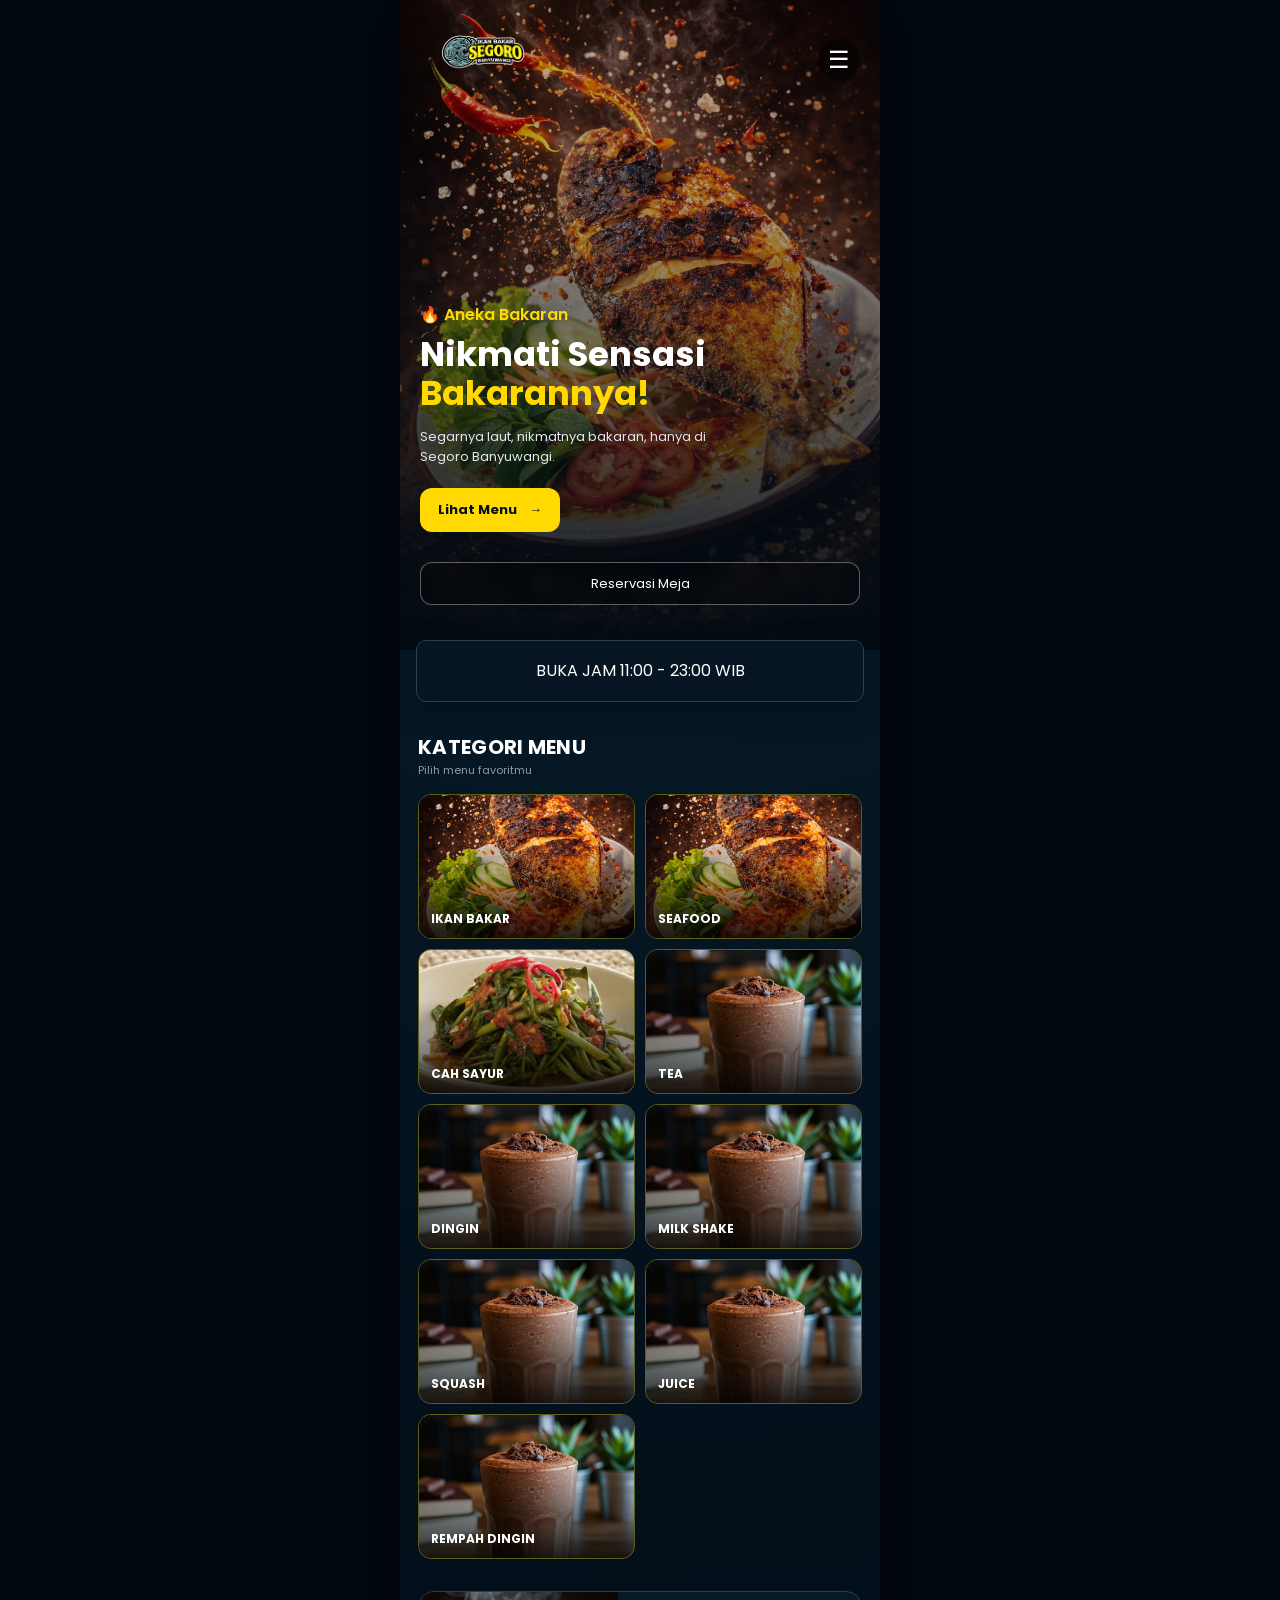
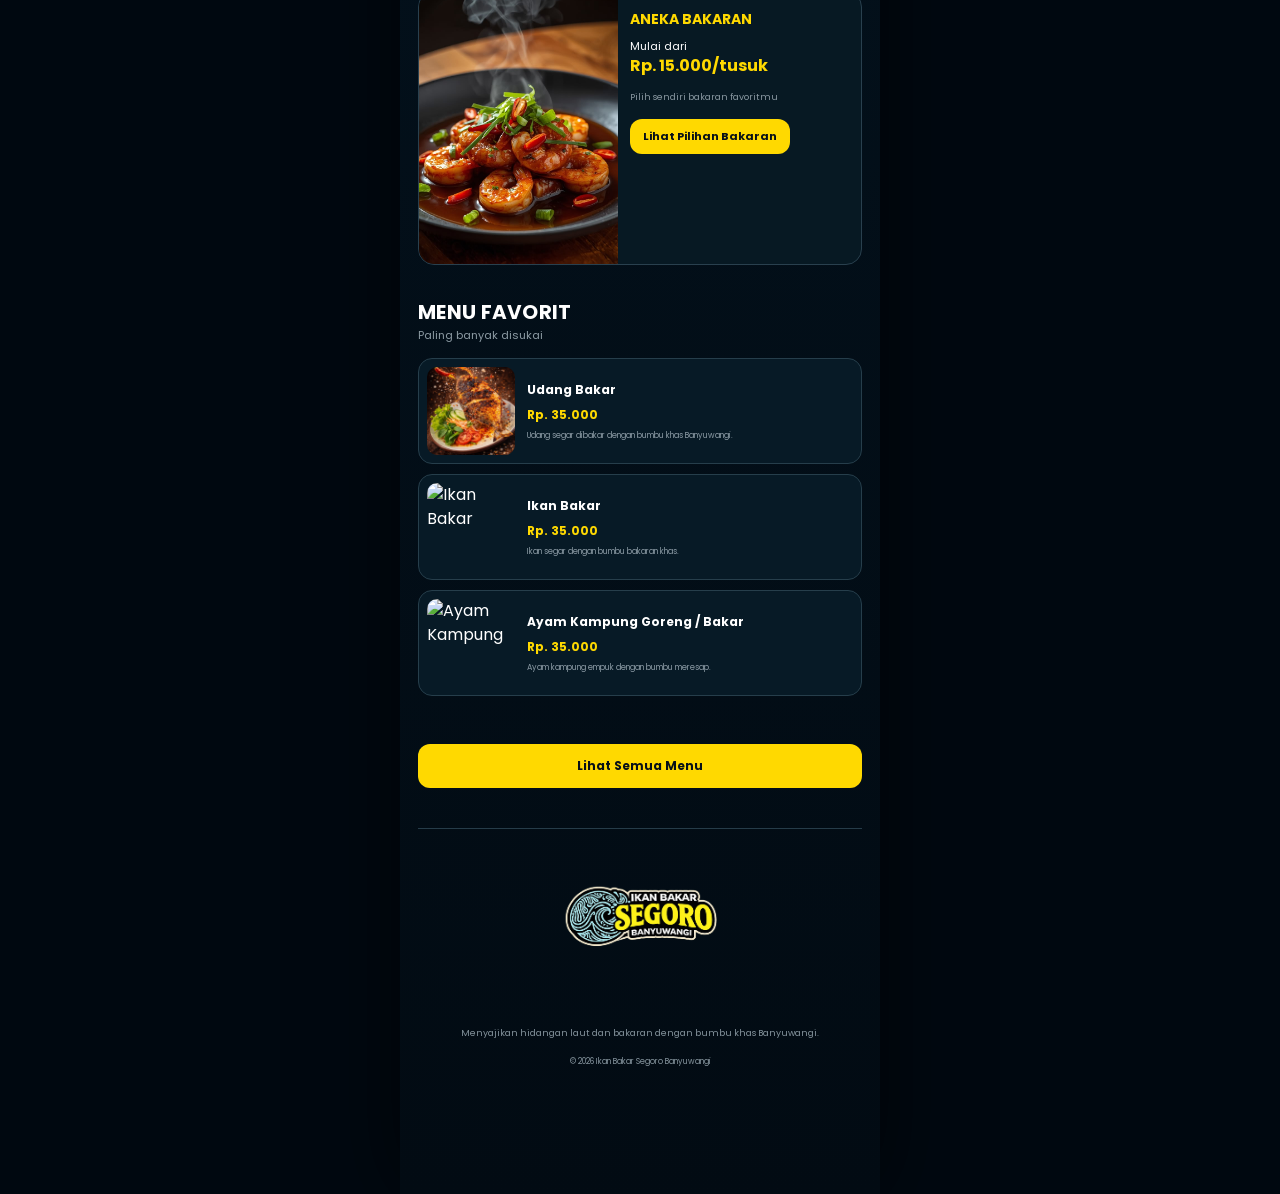
==== index.html @ 6b54ef8c "first commit" ====
<!DOCTYPE html>
<html lang="id">
<head>
    <meta charset="UTF-8">

    <!-- Supaya website mengikuti ukuran layar HP -->
    <meta name="viewport" content="width=device-width, initial-scale=1.0">

    <title>Ikan Bakar Segoro Banyuwangi</title>

    <!-- Google Font -->
    <link rel="preconnect" href="https://fonts.googleapis.com">
    <link rel="preconnect" href="https://fonts.gstatic.com" crossorigin>
    <link
        href="https://fonts.googleapis.com/css2?family=Poppins:wght@400;500;600;700&display=swap"
        rel="stylesheet"
    >

    <!-- CSS -->
    <link rel="stylesheet" href="css/beramda.css">
</head>

<body>

    <div class="mobile-container">

        <!-- ================= HEADER ================= -->
        <header class="header">

            <div class="logo">
                <img src="assets/logosegro.png" alt="Segoro Banyuwangi">
            </div>

            <button class="menu-button">
                ☰
            </button>

        </header>


        <!-- ================= HERO ================= -->
        <section class="hero">

            <img
                src="assets/heroikan.jpe"
                alt="Ikan Bakar Segoro"
                class="hero-image"
            >

            <div class="hero-overlay"></div>

            <div class="hero-content">

                <span class="hero-small">
                    🔥 Aneka Bakaran
                </span>

                <h1>
                    Nikmati Sensasi<br>
                    <span>Bakarannya!</span>
                </h1>

                <p>
                    Segarnya laut, nikmatnya bakaran,
                    hanya di Segoro Banyuwangi.
                </p>

                <a href="#kategori" class="btn-primary">
                    Lihat Menu
                    <span>→</span>
                </a>

                <a href="#" class="btn-secondary">
                    Reservasi Meja
                </a>

            </div>

        </section>


        <!-- ================= QUICK FEATURE ================= -->
        <section class="time">

            <div class="jambuka">
                <p>BUKA JAM 11:00 - 23:00 WIB</p>
            </div>

        </section>


        <!-- ================= KATEGORI ================= -->
        <section class="section" id="kategori">

            <div class="section-heading">

                <div>
                    <h2>Kategori Menu</h2>
                    <p>Pilih menu favoritmu</p>
                </div>

            </div>


            <div class="category-grid">
                <a href="#" class="category-card">
                    <img
                        src="assets/heroikan.jpe"
                        alt="Ikan Bakar"
                    >
                    <div class="category-overlay"></div>
                    <h3>Ikan Bakar</h3>
                </a>


                <a href="#" class="category-card">
                    <img
                        src="assets/heroikan.jpe"
                        alt="Seafood"
                    >
                    <div class="category-overlay"></div>
                    <h3>Seafood</h3>
                </a>


                <a href="#" class="category-card">
                    <img
                        src="assets/kangkung.jpe"
                        alt="Menu Ndeso"
                    >
                    <div class="category-overlay"></div>
                    <h3>Cah Sayur</h3>
                </a>


                <a href="#" class="category-card">
                    <img
                        src="assets/minuman.jpe"
                        alt="Minuman"
                    >
                    <div class="category-overlay"></div>
                    <h3>Tea</h3>
                </a>
                <a href="#" class="category-card">
                    <img
                        src="assets/minuman.jpe"
                        alt="Minuman"
                    >
                    <div class="category-overlay"></div>
                    <h3>Dingin</h3>
                </a>
                <a href="#" class="category-card">
                    <img
                        src="assets/minuman.jpe"
                        alt="Minuman"
                    >
                    <div class="category-overlay"></div>
                    <h3>Milk Shake</h3>
                </a>
                <a href="#" class="category-card">
                    <img
                        src="assets/minuman.jpe"
                        alt="Minuman"
                    >
                    <div class="category-overlay"></div>
                    <h3>Squash</h3>
                </a>
                <a href="#" class="category-card">
                    <img
                        src="assets/minuman.jpe"
                        alt="Minuman"
                    >
                    <div class="category-overlay"></div>
                    <h3>Juice</h3>
                </a>
                <a href="#" class="category-card">
                    <img
                        src="assets/minuman.jpe"
                        alt="Minuman"
                    >
                    <div class="category-overlay"></div>
                    <h3>Rempah Dingin</h3>
                </a>
            </div>

        </section>


        <!-- ================= ANEKA BAKARAN ================= -->
        <section class="section">

            <div class="promo-card">

                <div class="promo-image">

                    <img
                        src="assets/udang.jpe"
                        alt="Aneka Bakaran"
                    >

                </div>

                <div class="promo-content">

                    <span>Aneka Bakaran</span>

                    <p>
                        Mulai dari
                        <strong>Rp. 15.000/tusuk</strong>
                    </p>

                    <small>
                        Pilih sendiri bakaran favoritmu
                    </small>

                    <a href="#" class="btn-primary small">
                        Lihat Pilihan Bakaran
                    </a>

                </div>

            </div>

        </section>


        <!-- ================= MENU FAVORIT ================= -->
        <section class="section">

            <div class="section-heading">

                <div>
                    <h2>Menu Favorit</h2>
                    <p>Paling banyak disukai</p>
                </div>

            </div>


            <div class="favorite-list">

                <!-- ITEM 1 -->
                <article class="food-card">

                    <img
                        src="assets/heroikan.jpe"
                        alt="Udang Bakar"
                    >

                    <div class="food-info">

                        <h3>Udang Bakar</h3>

                        <strong>
                            Rp. 35.000
                        </strong>

                        <p>
                            Udang segar dibakar
                            dengan bumbu khas Banyuwangi.
                        </p>

                    </div>

                    <!-- <button class="add-button">
                        +
                    </button> -->

                </article>


                <!-- ITEM 2 -->
                <article class="food-card">

                    <img
                        src="assets/hero-ikan.jpg"
                        alt="Ikan Bakar"
                    >

                    <div class="food-info">

                        <h3>Ikan Bakar</h3>

                        <strong>
                            Rp. 35.000
                        </strong>

                        <p>
                            Ikan segar dengan
                            bumbu bakaran khas.
                        </p>

                    </div>

                    <!-- <button class="add-button">
                        +
                    </button> -->

                </article>


                <!-- ITEM 3 -->
                <article class="food-card">

                    <img
                        src="assets/menu-ndeso.jpg"
                        alt="Ayam Kampung"
                    >

                    <div class="food-info">
                        <h3>Ayam Kampung Goreng / Bakar</h3>
                        <strong>
                            Rp. 35.000
                        </strong>
                        <p>
                            Ayam kampung empuk
                            dengan bumbu meresap.
                        </p>
                    </div>

                    <!-- <button class="add-button">
                        +
                    </button> -->

                </article>

            </div>
            <a href="menu.html" class="btn-full">
                Lihat Semua Menu
            </a>
        </section>


        <!-- ================= FOOTER ================= -->
        <footer class="footer">

            <img
                src="assets/logosegro.png"
                alt="Segoro Banyuwangi"
            >

            <p>
                Menyajikan hidangan laut dan bakaran
                dengan bumbu khas Banyuwangi.
            </p>

            <p class="copyright">
                © 2026 Ikan Bakar Segoro Banyuwangi
            </p>

        </footer>


        <!-- ================= BOTTOM NAV ================= -->
        <!-- <nav class="bottom-nav">

            <a href="#" class="nav-item active">
                <span>⌂</span>
                <small>Beranda</small>
            </a>

            <a href="#" class="nav-item">
                <span>▦</span>
                <small>Menu</small>
            </a>

            <a href="#" class="nav-item">
                <span>🛒</span>
                <small>Keranjang</small>
            </a>

            <a href="#" class="nav-item">
                <span>♙</span>
                <small>Profil</small>
            </a>

        </nav> -->

    </div>
</body>
</html>
---- css/beramda.css ----
/* ========================================
   RESET
======================================== */

* {
    margin: 0;
    padding: 0;
    box-sizing: border-box;
}

html {
    scroll-behavior: smooth;
}

body {
    font-family: "Poppins", sans-serif;

    background: #020b13;

    color: #ffffff;

    line-height: 1.5;
}

a {
    text-decoration: none;
    color: inherit;
}

button {
    font-family: inherit;
}


/* ========================================
   MOBILE CONTAINER
======================================== */

.mobile-container {
    width: 100%;
    max-width: 480px;

    min-height: 100vh;

    margin: auto;

    background:
        radial-gradient(
            circle at top,
            #092031 0%,
            #03111c 45%,
            #020b13 100%
        );

    overflow: hidden;

    padding-bottom: 80px;
}


/* ========================================
   HEADER
======================================== */

.header {
    position: absolute;

    top: 0;
    left: 50%;

    transform: translateX(-50%);

    width: 100%;
    max-width: 480px;

    z-index: 20;

    display: flex;

    align-items: center;
    justify-content: space-between;

    padding: 18px 20px;
}

.logo img {
    width: 125px;

    display: block;
}

.menu-button {
    width: 42px;
    height: 42px;

    border: none;

    border-radius: 50%;

    background: rgba(0, 0, 0, 0.45);

    color: white;

    font-size: 24px;

    cursor: pointer;

    backdrop-filter: blur(8px);
}


/* ========================================
   HERO
======================================== */

.hero {
    position: relative;

    height: 650px;

    overflow: hidden;
}

.hero-image {
    position: absolute;

    width: 100%;
    height: 100%;

    object-fit: cover;

    object-position: center;
}

.hero-overlay {
    position: absolute;

    inset: 0;

    background:
        linear-gradient(
            to bottom,
            rgba(0, 0, 0, 0.25),
            rgba(2, 11, 19, 0.35) 35%,
            #020b13 100%
        );
}

.hero-content {
    position: absolute;

    left: 20px;
    right: 20px;
    bottom: 45px;

    z-index: 2;
}

.hero-small {
    display: block;

    margin-bottom: 8px;

    color: #ffd900;

    font-size: 16px;

    font-weight: 600;
}

.hero h1 {
    font-size: 34px;

    line-height: 1.15;

    font-weight: 700;

    margin-bottom: 14px;
}

.hero h1 span {
    color: #ffd900;
}

.hero p {
    max-width: 330px;

    color: #e2e7eb;

    font-size: 13px;

    margin-bottom: 22px;
}


/* ========================================
   BUTTON
======================================== */

.btn-primary {
    display: flex;

    align-items: center;
    justify-content: center;
    gap: 12px;

    width: fit-content;

    padding: 12px 18px;

    border-radius: 12px;

    background: #ffd900;

    color: #071018;

    font-size: 13px;

    font-weight: 700;

    transition: 0.2s;
}

.btn-primary:hover {
    transform: translateY(-2px);
}

.btn-secondary {
    display: flex;

    align-items: center;
    justify-content: center;

    width: 100%;

    margin-top: 10px;

    padding: 11px;
    margin-top: 30px;

    border-radius: 12px;

    border: 1px solid rgba(255, 255, 255, 0.35);

    background: rgba(0, 0, 0, 0.25);

    color: white;

    font-size: 13px;

    backdrop-filter: blur(6px);
}

.btn-primary.small {
    margin-top: 12px;

    padding: 9px 13px;

    font-size: 11px;
}


/* ========================================
   FEATURES
======================================== */

.time {

    margin: -10px 16px 30px;

    padding: 18px 8px;

    position: relative;

    background: #061521;

    border: 1px solid #29404e;

    border-radius: 10px;

    box-shadow:
        0 10px 30px rgba(0, 0, 0, 0.3);
}

/* .feature-item {
    display: flex;

    flex-direction: column;

    align-items: center;

    gap: 7px;

    text-align: center;

    color: #cbd4d9;

    font-size: 9px;
} */

.jambuka{
    display: flex;
    justify-content: center;

}
.feature-icon {
    width: 34px;
    height: 34px;

    display: flex;

    align-items: center;
    justify-content: center;

    border-radius: 50%;

    color: #ffd900;

    font-size: 18px;
}


/* ========================================
   SECTION
======================================== */

.section {
    padding: 0 18px;

    margin-bottom: 32px;
}

.section-heading {
    margin-bottom: 15px;
}

.section-heading h2 {
    font-size: 20px;

    text-transform: uppercase;

    letter-spacing: 0.3px;
}

.section-heading p {
    color: #8c9aa3;

    font-size: 11px;
}


/* ========================================
   CATEGORY
======================================== */

.category-grid {
    display: grid;

    grid-template-columns: repeat(2, 1fr);

    gap: 10px;
}

.category-card {
    position: relative;

    height: 145px;

    overflow: hidden;

    border-radius: 13px;

    border: 1px solid #5b5d19;
}

.category-card img {
    width: 100%;
    height: 100%;

    object-fit: cover;

    transition: 0.3s;
}

.category-card:hover img {
    transform: scale(1.05);
}

.category-overlay {
    position: absolute;

    inset: 0;

    background:
        linear-gradient(
            transparent 35%,
            rgba(0, 0, 0, 0.85)
        );
}

.category-card h3 {
    position: absolute;

    left: 12px;
    bottom: 10px;

    font-size: 12px;

    text-transform: uppercase;
}


/* ========================================
   PROMO
======================================== */

.promo-card {
    display: flex;

    overflow: hidden;

    min-height: 175px;

    border-radius: 16px;

    border: 1px solid #29404e;

    background: #071923;
}

.promo-image {
    width: 45%;

    flex-shrink: 0;
}

.promo-image img {
    width: 100%;
    height: 100%;

    object-fit: cover;
}

.promo-content {
    padding: 17px 12px;
}

.promo-content span {
    display: block;

    color: #ffd900;

    font-size: 14px;

    font-weight: 700;

    text-transform: uppercase;

    margin-bottom: 8px;
}

.promo-content p {
    font-size: 11px;

    margin-bottom: 5px;
}

.promo-content strong {
    display: block;

    color: #ffd900;

    font-size: 16px;
}

.promo-content small {
    color: #8998a1;

    font-size: 9px;
}


/* ========================================
   FAVORITE FOOD
======================================== */

.favorite-list {
    display: flex;

    flex-direction: column;

    gap: 10px;
}

.food-card {
    position: relative;

    display: flex;

    align-items: center;

    gap: 12px;

    padding: 8px;

    min-height: 105px;

    border: 1px solid #263e4b;

    border-radius: 14px;

    background: #071a26;
}

.food-card > img {
    width: 88px;
    height: 88px;

    flex-shrink: 0;

    object-fit: cover;

    border-radius: 10px;
}

.food-info {
    padding-right: 30px;
}

.food-info h3 {
    font-size: 12px;

    margin-bottom: 3px;
}

.food-info strong {
    color: #ffd900;

    font-size: 12px;
}

.food-info p {
    margin-top: 4px;

    color: #8b9aa4;

    font-size: 8px;

    line-height: 1.4;
}

.add-button {
    position: absolute;

    right: 10px;
    bottom: 10px;

    width: 28px;
    height: 28px;

    border: none;

    border-radius: 50%;

    background: #ffd900;

    color: #071018;

    font-size: 20px;

    font-weight: 700;

    cursor: pointer;
}


/* ========================================
   FULL BUTTON
======================================== */

.btn-full {
    display: flex;

    align-items: center;
    justify-content: center;

    width: 100%;

    margin-top: 48px;

    padding: 13px;

    border-radius: 12px;

    background: #ffd900;

    color: #071018;

    font-size: 12px;

    font-weight: 700;
}


/* ========================================
   FOOTER
======================================== */

.footer {
    margin: 40px 18px 20px;

    padding: 25px 20px;

    text-align: center;

    border-top: 1px solid #263c49;
}

.footer img {
    width: 230px;

    margin-bottom: 12px;
}

.footer p {
    color: #84939c;

    font-size: 9px;

    line-height: 1.6;
}

.footer .copyright {
    margin-top: 15px;

    font-size: 8px;
}


/* ========================================
   BOTTOM NAVIGATION
======================================== */

.bottom-nav {
    position: fixed;

    left: 50%;
    bottom: 0;

    transform: translateX(-50%);

    width: 100%;
    max-width: 480px;

    height: 68px;

    display: grid;

    grid-template-columns: repeat(4, 1fr);

    align-items: center;

    z-index: 50;

    background: rgba(3, 15, 24, 0.95);

    border-top: 1px solid #29404e;

    backdrop-filter: blur(12px);
}

.nav-item {
    display: flex;

    flex-direction: column;

    align-items: center;

    gap: 3px;

    color: #72828c;

    font-size: 18px;
}

.nav-item small {
    font-size: 8px;
}

.nav-item.active {
    color: #ffd900;
}


/* ========================================
   DESKTOP
======================================== */

@media (min-width: 700px) {

    body {
        background: #000810;
    }

    .mobile-container {
        box-shadow:
            0 0 80px rgba(0, 0, 0, 0.6);
    }

}
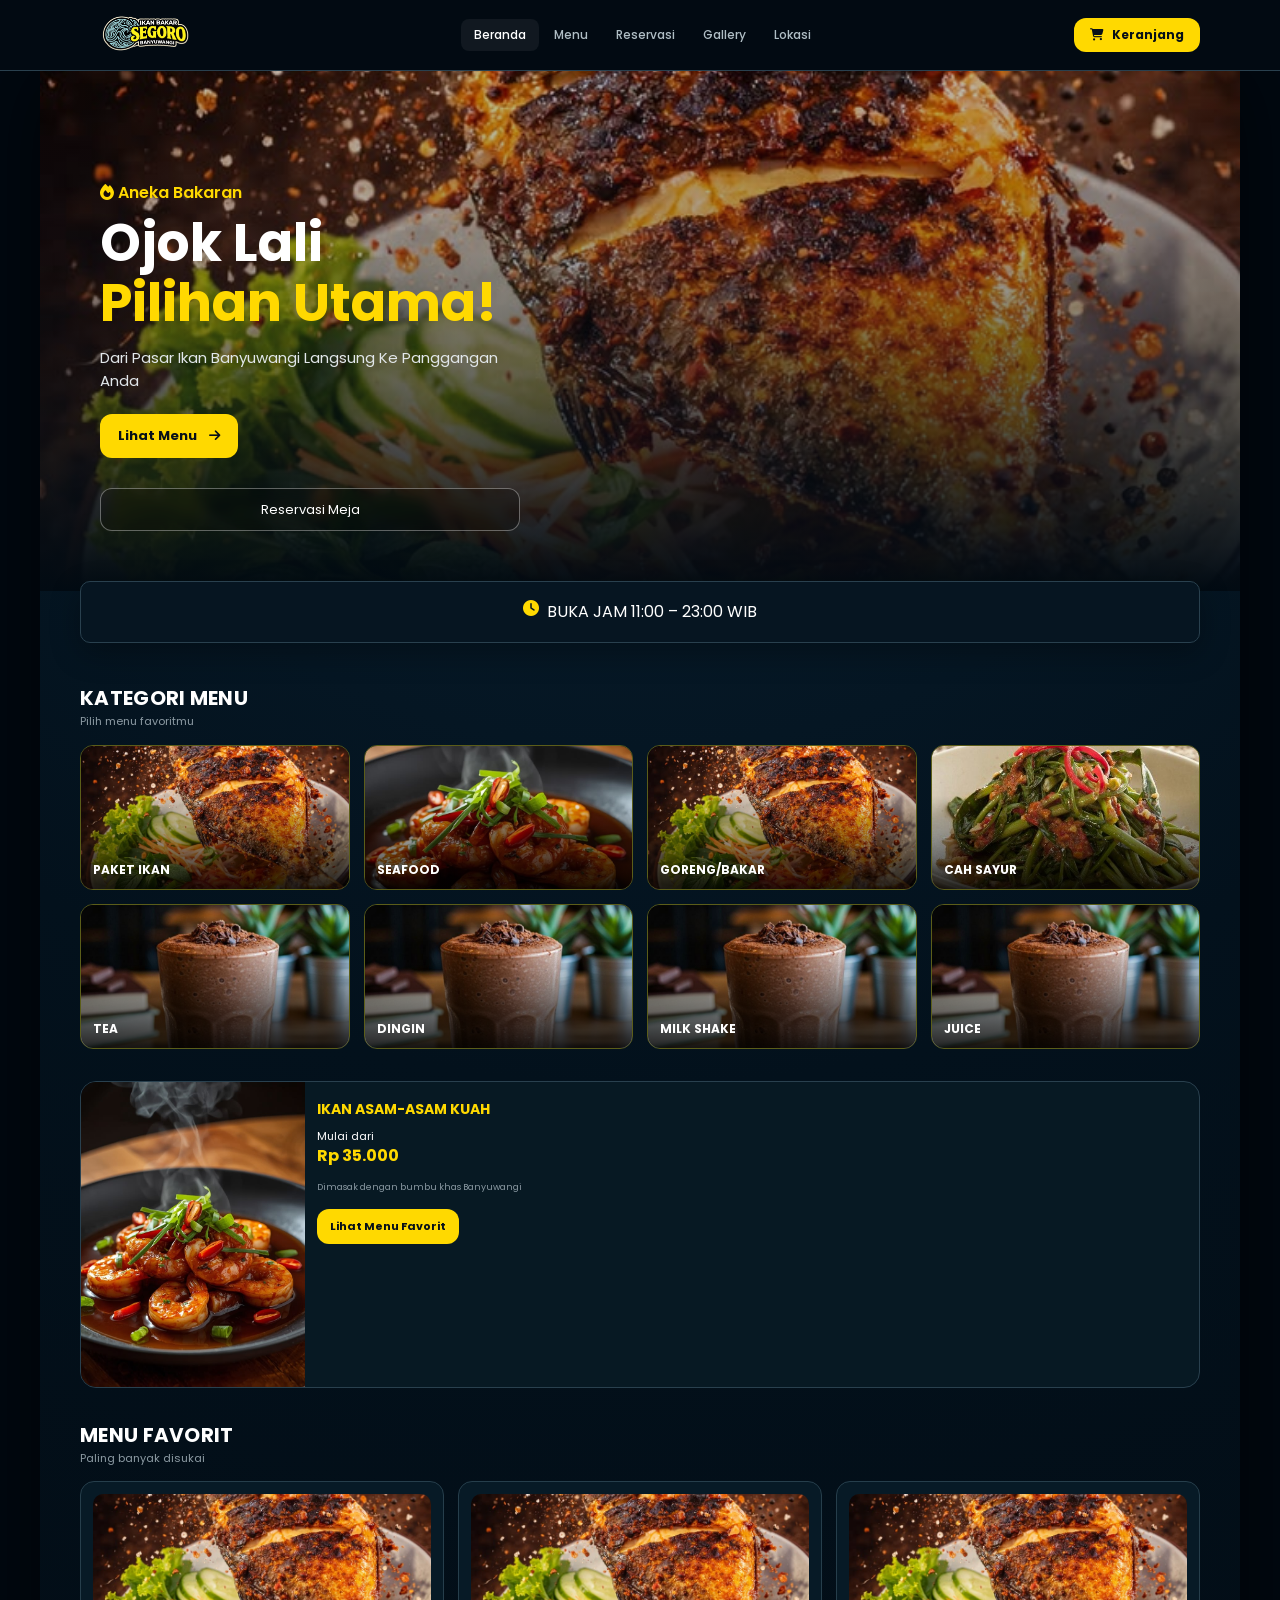
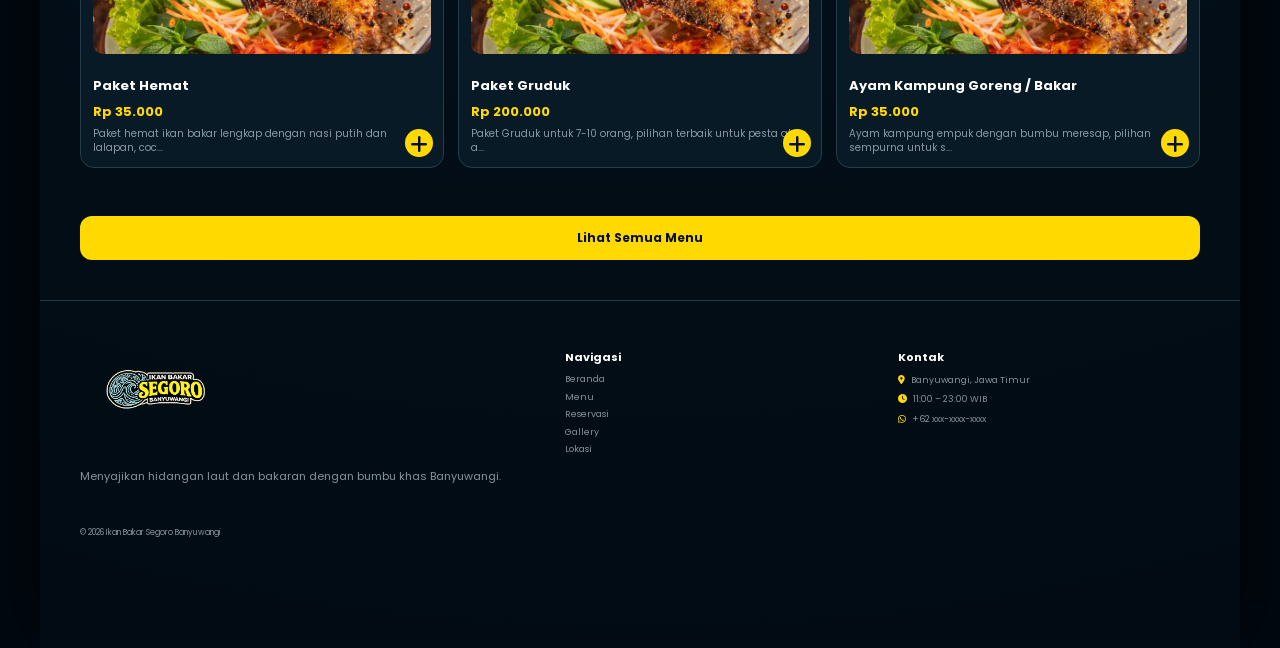
==== commit e1f01d36: "refisi2 perbaikan beranda" ====
--- a/index.html
+++ b/index.html
@@ -1,381 +1,273 @@
 <!DOCTYPE html>
 <html lang="id">
 <head>
-    <meta charset="UTF-8">
-
-    <!-- Supaya website mengikuti ukuran layar HP -->
-    <meta name="viewport" content="width=device-width, initial-scale=1.0">
-
-    <title>Ikan Bakar Segoro Banyuwangi</title>
-
-    <!-- Google Font -->
-    <link rel="preconnect" href="https://fonts.googleapis.com">
-    <link rel="preconnect" href="https://fonts.gstatic.com" crossorigin>
-    <link
-        href="https://fonts.googleapis.com/css2?family=Poppins:wght@400;500;600;700&display=swap"
-        rel="stylesheet"
-    >
-
-    <!-- CSS -->
-    <link rel="stylesheet" href="css/beramda.css">
+  <meta charset="UTF-8">
+  <meta name="viewport" content="width=device-width, initial-scale=1.0">
+  <title>Ikan Bakar Segoro Banyuwangi</title>
+  <link rel="preconnect" href="https://fonts.googleapis.com">
+  <link rel="preconnect" href="https://fonts.gstatic.com" crossorigin>
+  <link href="https://fonts.googleapis.com/css2?family=Poppins:wght@400;500;600;700&display=swap" rel="stylesheet">
+  <link rel="stylesheet" href="https://cdnjs.cloudflare.com/ajax/libs/font-awesome/6.6.0/css/all.min.css">
+  <link rel="stylesheet" href="css/beramda.css">
+  <link rel="stylesheet" href="css/global.css">
 </head>
-
 <body>
 
-    <div class="mobile-container">
-
-        <!-- ================= HEADER ================= -->
-        <header class="header">
-
-            <div class="logo">
-                <img src="assets/logosegro.png" alt="Segoro Banyuwangi">
-            </div>
-
-            <button class="menu-button">
-                ☰
-            </button>
-
-        </header>
-
-
-        <!-- ================= HERO ================= -->
-        <section class="hero">
-
-            <img
-                src="assets/heroikan.jpe"
-                alt="Ikan Bakar Segoro"
-                class="hero-image"
-            >
-
-            <div class="hero-overlay"></div>
-
-            <div class="hero-content">
-
-                <span class="hero-small">
-                    🔥 Aneka Bakaran
-                </span>
-
-                <h1>
-                    Nikmati Sensasi<br>
-                    <span>Bakarannya!</span>
-                </h1>
-
-                <p>
-                    Segarnya laut, nikmatnya bakaran,
-                    hanya di Segoro Banyuwangi.
-                </p>
-
-                <a href="#kategori" class="btn-primary">
-                    Lihat Menu
-                    <span>→</span>
-                </a>
-
-                <a href="#" class="btn-secondary">
-                    Reservasi Meja
-                </a>
-
-            </div>
-
-        </section>
-
-
-        <!-- ================= QUICK FEATURE ================= -->
-        <section class="time">
-
-            <div class="jambuka">
-                <p>BUKA JAM 11:00 - 23:00 WIB</p>
-            </div>
-
-        </section>
-
-
-        <!-- ================= KATEGORI ================= -->
-        <section class="section" id="kategori">
-
-            <div class="section-heading">
-
-                <div>
-                    <h2>Kategori Menu</h2>
-                    <p>Pilih menu favoritmu</p>
-                </div>
-
-            </div>
-
-
-            <div class="category-grid">
-                <a href="#" class="category-card">
-                    <img
-                        src="assets/heroikan.jpe"
-                        alt="Ikan Bakar"
-                    >
-                    <div class="category-overlay"></div>
-                    <h3>Ikan Bakar</h3>
-                </a>
-
-
-                <a href="#" class="category-card">
-                    <img
-                        src="assets/heroikan.jpe"
-                        alt="Seafood"
-                    >
-                    <div class="category-overlay"></div>
-                    <h3>Seafood</h3>
-                </a>
-
-
-                <a href="#" class="category-card">
-                    <img
-                        src="assets/kangkung.jpe"
-                        alt="Menu Ndeso"
-                    >
-                    <div class="category-overlay"></div>
-                    <h3>Cah Sayur</h3>
-                </a>
-
-
-                <a href="#" class="category-card">
-                    <img
-                        src="assets/minuman.jpe"
-                        alt="Minuman"
-                    >
-                    <div class="category-overlay"></div>
-                    <h3>Tea</h3>
-                </a>
-                <a href="#" class="category-card">
-                    <img
-                        src="assets/minuman.jpe"
-                        alt="Minuman"
-                    >
-                    <div class="category-overlay"></div>
-                    <h3>Dingin</h3>
-                </a>
-                <a href="#" class="category-card">
-                    <img
-                        src="assets/minuman.jpe"
-                        alt="Minuman"
-                    >
-                    <div class="category-overlay"></div>
-                    <h3>Milk Shake</h3>
-                </a>
-                <a href="#" class="category-card">
-                    <img
-                        src="assets/minuman.jpe"
-                        alt="Minuman"
-                    >
-                    <div class="category-overlay"></div>
-                    <h3>Squash</h3>
-                </a>
-                <a href="#" class="category-card">
-                    <img
-                        src="assets/minuman.jpe"
-                        alt="Minuman"
-                    >
-                    <div class="category-overlay"></div>
-                    <h3>Juice</h3>
-                </a>
-                <a href="#" class="category-card">
-                    <img
-                        src="assets/minuman.jpe"
-                        alt="Minuman"
-                    >
-                    <div class="category-overlay"></div>
-                    <h3>Rempah Dingin</h3>
-                </a>
-            </div>
-
-        </section>
-
-
-        <!-- ================= ANEKA BAKARAN ================= -->
-        <section class="section">
-
-            <div class="promo-card">
-
-                <div class="promo-image">
-
-                    <img
-                        src="assets/udang.jpe"
-                        alt="Aneka Bakaran"
-                    >
-
-                </div>
-
-                <div class="promo-content">
-
-                    <span>Aneka Bakaran</span>
-
-                    <p>
-                        Mulai dari
-                        <strong>Rp. 15.000/tusuk</strong>
-                    </p>
-
-                    <small>
-                        Pilih sendiri bakaran favoritmu
-                    </small>
-
-                    <a href="#" class="btn-primary small">
-                        Lihat Pilihan Bakaran
-                    </a>
-
-                </div>
-
-            </div>
-
-        </section>
-
-
-        <!-- ================= MENU FAVORIT ================= -->
-        <section class="section">
-
-            <div class="section-heading">
-
-                <div>
-                    <h2>Menu Favorit</h2>
-                    <p>Paling banyak disukai</p>
-                </div>
-
-            </div>
-
-
-            <div class="favorite-list">
-
-                <!-- ITEM 1 -->
-                <article class="food-card">
-
-                    <img
-                        src="assets/heroikan.jpe"
-                        alt="Udang Bakar"
-                    >
-
-                    <div class="food-info">
-
-                        <h3>Udang Bakar</h3>
-
-                        <strong>
-                            Rp. 35.000
-                        </strong>
-
-                        <p>
-                            Udang segar dibakar
-                            dengan bumbu khas Banyuwangi.
-                        </p>
-
-                    </div>
-
-                    <!-- <button class="add-button">
-                        +
-                    </button> -->
-
-                </article>
-
-
-                <!-- ITEM 2 -->
-                <article class="food-card">
-
-                    <img
-                        src="assets/hero-ikan.jpg"
-                        alt="Ikan Bakar"
-                    >
-
-                    <div class="food-info">
-
-                        <h3>Ikan Bakar</h3>
-
-                        <strong>
-                            Rp. 35.000
-                        </strong>
-
-                        <p>
-                            Ikan segar dengan
-                            bumbu bakaran khas.
-                        </p>
-
-                    </div>
-
-                    <!-- <button class="add-button">
-                        +
-                    </button> -->
-
-                </article>
-
-
-                <!-- ITEM 3 -->
-                <article class="food-card">
-
-                    <img
-                        src="assets/menu-ndeso.jpg"
-                        alt="Ayam Kampung"
-                    >
-
-                    <div class="food-info">
-                        <h3>Ayam Kampung Goreng / Bakar</h3>
-                        <strong>
-                            Rp. 35.000
-                        </strong>
-                        <p>
-                            Ayam kampung empuk
-                            dengan bumbu meresap.
-                        </p>
-                    </div>
-
-                    <!-- <button class="add-button">
-                        +
-                    </button> -->
-
-                </article>
-
-            </div>
-            <a href="menu.html" class="btn-full">
-                Lihat Semua Menu
-            </a>
-        </section>
-
-
-        <!-- ================= FOOTER ================= -->
-        <footer class="footer">
-
-            <img
-                src="assets/logosegro.png"
-                alt="Segoro Banyuwangi"
-            >
-
-            <p>
-                Menyajikan hidangan laut dan bakaran
-                dengan bumbu khas Banyuwangi.
-            </p>
-
-            <p class="copyright">
-                © 2026 Ikan Bakar Segoro Banyuwangi
-            </p>
-
-        </footer>
-
-
-        <!-- ================= BOTTOM NAV ================= -->
-        <!-- <nav class="bottom-nav">
-
-            <a href="#" class="nav-item active">
-                <span>⌂</span>
-                <small>Beranda</small>
-            </a>
-
-            <a href="#" class="nav-item">
-                <span>▦</span>
-                <small>Menu</small>
-            </a>
-
-            <a href="#" class="nav-item">
-                <span>🛒</span>
-                <small>Keranjang</small>
-            </a>
-
-            <a href="#" class="nav-item">
-                <span>♙</span>
-                <small>Profil</small>
-            </a>
-
-        </nav> -->
-
-    </div>
+  <!-- ═══ NAV OVERLAY & DRAWER (shared semua halaman) ═══ -->
+  <div id="nav-overlay" aria-hidden="true"></div>
+  <nav id="nav-drawer" aria-label="Navigasi utama">
+    <div class="nav-drawer-header">
+      <img src="assets/logosegro.png" alt="Segoro Banyuwangi" class="nav-drawer-logo">
+      <button id="nav-close" class="nav-drawer-close" aria-label="Tutup menu">
+        <i class="fa-solid fa-xmark"></i>
+      </button>
+    </div>
+    <div class="nav-drawer-links">
+      <a href="index.html" data-nav-link aria-label="Beranda">
+        <i class="fa-solid fa-house"></i> Beranda
+      </a>
+      <a href="favorit.html" data-nav-link aria-label="Menu">
+        <i class="fa-solid fa-utensils"></i> Menu
+      </a>
+      <a href="reservation.html" data-nav-link aria-label="Reservasi">
+        <i class="fa-solid fa-calendar-days"></i> Reservasi
+      </a>
+      <a href="gallery.html" data-nav-link aria-label="Gallery">
+        <i class="fa-solid fa-images"></i> Gallery
+      </a>
+      <a href="location.html" data-nav-link aria-label="Lokasi">
+        <i class="fa-solid fa-map-pin"></i> Lokasi
+      </a>
+    </div>
+    <a href="cart.html" class="nav-drawer-cart" aria-label="Keranjang">
+      <i class="fa-solid fa-cart-shopping"></i>
+      Keranjang
+      <span class="cart-badge" style="display:none;">0</span>
+    </a>
+  </nav>
+
+  <!-- ═══ DESKTOP HEADER ═══ -->
+  <header class="desktop-header" style="display:none;">
+    <div class="desktop-header-inner">
+      <div class="desktop-logo">
+        <a href="index.html"><div class="plogo"><img src="assets/logosegro.png" alt="Segoro Banyuwangi"></a></div>
+      </div>
+      <nav class="desktop-nav" aria-label="Navigasi desktop">
+        <a href="index.html" data-nav-link>Beranda</a>
+        <a href="favorit.html" data-nav-link>Menu</a>
+        <a href="reservation.html" data-nav-link>Reservasi</a>
+        <a href="gallery.html" data-nav-link>Gallery</a>
+        <a href="location.html" data-nav-link>Lokasi</a>
+      </nav>
+      <div class="desktop-nav-actions">
+        <a href="cart.html" class="desktop-cart-btn cart-badge-wrapper" aria-label="Keranjang">
+          <i class="fa-solid fa-cart-shopping"></i>
+          Keranjang
+          <span class="cart-badge" style="display:none;">0</span>
+        </a>
+      </div>
+    </div>
+  </header>
+
+  <!-- ═══ MOBILE HEADER ═══ -->
+  <header class="site-header">
+    <a href="index.html" class="site-header-logo" aria-label="Beranda">
+      <img src="assets/logosegro.png" alt="Segoro Banyuwangi">
+    </a>
+    <div class="site-header-right">
+      <a href="cart.html" class="header-cart-btn cart-badge-wrapper" aria-label="Keranjang">
+        <i class="fa-solid fa-cart-shopping"></i>
+        <span class="cart-badge" style="display:none;">0</span>
+      </a>
+      <button class="hamburger-btn" aria-label="Buka menu" aria-expanded="false">
+        <i class="fa-solid fa-bars"></i>
+      </button>
+    </div>
+  </header>
+
+  <div class="mobile-container">
+
+    <!-- ═══ HERO ═══ -->
+    <section class="hero">
+      <img src="assets/heroikan.jpe" alt="Ikan Bakar Segoro" class="hero-image">
+      <div class="hero-overlay"></div>
+      <div class="hero-content">
+        <span class="hero-small">
+          <i class="fa-solid fa-fire"></i> Aneka Bakaran
+        </span>
+        <h1>Ojok Lali<br><span>Pilihan Utama!</span></h1>
+        <p>Dari Pasar Ikan Banyuwangi Langsung Ke Panggangan Anda</p>
+        <a href="favorit.html" class="btn-primary">
+          Lihat Menu <i class="fa-solid fa-arrow-right"></i>
+        </a>
+        <a href="reservation.html" class="btn-secondary">Reservasi Meja</a>
+      </div>
+    </section>
+
+    <!-- ═══ JAM BUKA ═══ -->
+    <section class="time">
+      <div class="jambuka">
+        <i class="fa-solid fa-clock" style="color:#ffd900;margin-right:8px;"></i>
+        <p>BUKA JAM 11:00 – 23:00 WIB</p>
+      </div>
+    </section>
+
+    <!-- ═══ KATEGORI ═══ -->
+    <section class="section" id="kategori">
+      <div class="section-heading">
+        <div><h2>Kategori Menu</h2><p>Pilih menu favoritmu</p></div>
+      </div>
+      <div class="category-grid">
+        <a href="favorit.html" class="category-card" data-filter="paket">
+          <img src="assets/heroikan.jpe" alt="Paket Ikan Bakar">
+          <div class="category-overlay"></div><h3>Paket Ikan</h3>
+        </a>
+        <a href="favorit.html" class="category-card" data-filter="seafood">
+          <img src="assets/udang.jpe" alt="Seafood">
+          <div class="category-overlay"></div><h3>Seafood</h3>
+        </a>
+        <a href="favorit.html" class="category-card" data-filter="goreng-bakar">
+          <img src="assets/heroikan.jpe" alt="Goreng Bakar">
+          <div class="category-overlay"></div><h3>Goreng/Bakar</h3>
+        </a>
+        <a href="favorit.html" class="category-card" data-filter="sayuran">
+          <img src="assets/kangkung.jpe" alt="Cah Sayur">
+          <div class="category-overlay"></div><h3>Cah Sayur</h3>
+        </a>
+        <a href="favorit.html" class="category-card" data-filter="minuman">
+          <img src="assets/minuman.jpe" alt="Tea">
+          <div class="category-overlay"></div><h3>Tea</h3>
+        </a>
+        <a href="favorit.html" class="category-card" data-filter="minuman">
+          <img src="assets/minuman.jpe" alt="Minuman Dingin">
+          <div class="category-overlay"></div><h3>Dingin</h3>
+        </a>
+        <a href="favorit.html" class="category-card" data-filter="minuman">
+          <img src="assets/minuman.jpe" alt="Milk Shake">
+          <div class="category-overlay"></div><h3>Milk Shake</h3>
+        </a>
+        <a href="favorit.html" class="category-card" data-filter="minuman">
+          <img src="assets/minuman.jpe" alt="Juice">
+          <div class="category-overlay"></div><h3>Juice</h3>
+        </a>
+      </div>
+    </section>
+
+    <!-- ═══ PROMO BAKARAN ═══ -->
+    <section class="section">
+      <div class="promo-card">
+        <div class="promo-image">
+          <img src="assets/udang.jpe" alt="Aneka Bakaran">
+        </div>
+        <div class="promo-content">
+          <span>Ikan Asam-Asam Kuah</span>
+          <p>Mulai dari <strong>Rp 35.000</strong></p>
+          <small>Dimasak dengan bumbu khas Banyuwangi</small>
+          <a href="favorit.html" class="btn-primary small">Lihat Menu Favorit</a>
+        </div>
+      </div>
+    </section>
+
+    <!-- ═══ MENU FAVORIT ═══ -->
+    <section class="section">
+      <div class="section-heading">
+        <div><h2>Menu Favorit</h2><p>Paling banyak disukai</p></div>
+      </div>
+      <div class="favorite-list" id="home-favorite-list"></div>
+      <a href="favorit.html" class="btn-full">Lihat Semua Menu</a>
+    </section>
+
+    <!-- ═══ KEUNGGULAN ═══ -->
+    <!-- <section class="section">
+      <div class="section-heading">
+        <div><h2>Kenapa Segoro?</h2><p>Keunggulan kami</p></div>
+      </div>
+      <div style="display:grid;grid-template-columns:1fr 1fr;gap:10px;">
+        <div class="promo-card" style="flex-direction:column;align-items:center;padding:18px;text-align:center;min-height:auto;">
+          <i class="fa-solid fa-fish" style="font-size:26px;color:#ffd900;margin-bottom:10px;"></i>
+          <strong style="font-size:12px;">Ikan Segar</strong>
+          <p style="font-size:9px;color:#8c9aa3;margin-top:4px;">Langsung dari nelayan lokal</p>
+        </div>
+        <div class="promo-card" style="flex-direction:column;align-items:center;padding:18px;text-align:center;min-height:auto;">
+          <i class="fa-solid fa-fire-flame-curved" style="font-size:26px;color:#ffd900;margin-bottom:10px;"></i>
+          <strong style="font-size:12px;">Bumbu Khas</strong>
+          <p style="font-size:9px;color:#8c9aa3;margin-top:4px;">Resep rahasia Banyuwangi</p>
+        </div>
+        <div class="promo-card" style="flex-direction:column;align-items:center;padding:18px;text-align:center;min-height:auto;">
+          <i class="fa-solid fa-users" style="font-size:26px;color:#ffd900;margin-bottom:10px;"></i>
+          <strong style="font-size:12px;">Keluarga</strong>
+          <p style="font-size:9px;color:#8c9aa3;margin-top:4px;">Tempat nyaman bersama keluarga</p>
+        </div>
+        <div class="promo-card" style="flex-direction:column;align-items:center;padding:18px;text-align:center;min-height:auto;">
+          <i class="fa-solid fa-clock" style="font-size:26px;color:#ffd900;margin-bottom:10px;"></i>
+          <strong style="font-size:12px;">Buka Malam</strong>
+          <p style="font-size:9px;color:#8c9aa3;margin-top:4px;">Sampai pukul 23:00 WIB</p>
+        </div>
+      </div>
+    </section> -->
+
+    <!-- ═══ FOOTER ═══ -->
+    <footer class="footer">
+      <div>
+        <img src="assets/logosegro.png" alt="Segoro Banyuwangi">
+        <p>Menyajikan hidangan laut dan bakaran dengan bumbu khas Banyuwangi.</p>
+      </div>
+      <div>
+        <strong style="font-size:11px;display:block;margin-bottom:8px;">Navigasi</strong>
+        <a href="index.html" style="display:block;font-size:9px;color:#84939c;margin-bottom:4px;">Beranda</a>
+        <a href="favorit.html" style="display:block;font-size:9px;color:#84939c;margin-bottom:4px;">Menu</a>
+        <a href="reservation.html" style="display:block;font-size:9px;color:#84939c;margin-bottom:4px;">Reservasi</a>
+        <a href="gallery.html" style="display:block;font-size:9px;color:#84939c;margin-bottom:4px;">Gallery</a>
+        <a href="location.html" style="display:block;font-size:9px;color:#84939c;">Lokasi</a>
+      </div>
+      <div>
+        <strong style="font-size:11px;display:block;margin-bottom:8px;">Kontak</strong>
+        <p style="font-size:9px;color:#84939c;margin-bottom:4px;"><i class="fa-solid fa-location-dot" style="margin-right:6px;color:#ffd900;"></i>Banyuwangi, Jawa Timur</p>
+        <p style="font-size:9px;color:#84939c;margin-bottom:4px;"><i class="fa-solid fa-clock" style="margin-right:6px;color:#ffd900;"></i>11:00 – 23:00 WIB</p>
+        <p style="font-size:9px;color:#84939c;"><i class="fa-brands fa-whatsapp" style="margin-right:6px;color:#ffd900;"></i>+62 xxx-xxxx-xxxx</p>
+      </div>
+      <p class="copyright" style="grid-column:1/-1;font-size:8px;color:#84939c;margin-top:8px;">© 2026 Ikan Bakar Segoro Banyuwangi</p>
+    </footer>
+
+  </div><!-- /.mobile-container -->
+
+  <script src="js/data.js"></script>
+  <script src="js/cart.js"></script>
+  <script src="js/app.js"></script>
+  <script>
+    document.addEventListener("DOMContentLoaded", () => {
+      // Render featured menu cards
+      const list = document.getElementById("home-favorite-list");
+      if (!list) return;
+      const featured = PRODUCTS.filter(p => p.badge).slice(0, 3);
+      list.innerHTML = featured.map(p => `
+        <article class="food-card">
+          <img src="${p.image}" alt="${p.name}" loading="lazy">
+          <div class="food-info">
+            <h3>${p.name}</h3>
+            <strong>${formatPrice(p.price)}</strong>
+            <p>${p.description.substring(0, 65)}...</p>
+          </div>
+          <button class="add-button" data-id="${p.id}" aria-label="Tambah ${p.name}">
+            <i class="fa-solid fa-plus"></i>
+          </button>
+        </article>
+      `).join("");
+
+      list.querySelectorAll(".add-button").forEach(btn => {
+        btn.addEventListener("click", () => {
+          const product = getProductById(parseInt(btn.dataset.id));
+          if (!product) return;
+          addToCart({
+            productId: product.id, name: product.name, image: product.image,
+            variant: product.variants.length ? product.variants[0].label : "",
+            bumbu: product.bumbu.length ? product.bumbu[0] : "",
+            additions: [], note: "", quantity: 1, unitPrice: product.price
+          });
+          showToast(`${product.name} ditambahkan ke keranjang`);
+        });
+      });
+    });
+  </script>
 </body>
-</html>+</html>
--- a/css/beramda.css
+++ b/css/beramda.css
@@ -52,35 +52,18 @@
             #020b13 100%
         );
 
-    overflow: hidden;
-
-    padding-bottom: 80px;
-}
-
-
-/* ========================================
-   HEADER
+    /* overflow hidden dihapus agar sticky header bekerja */
+    padding-bottom: 40px;
+}
+
+
+/* ========================================
+   HEADER (original — hidden on new pages
+   yang menggunakan .site-header dari global.css)
 ======================================== */
 
 .header {
-    position: absolute;
-
-    top: 0;
-    left: 50%;
-
-    transform: translateX(-50%);
-
-    width: 100%;
-    max-width: 480px;
-
-    z-index: 20;
-
-    display: flex;
-
-    align-items: center;
-    justify-content: space-between;
-
-    padding: 18px 20px;
+    display: none; /* diganti oleh .site-header di global.css */
 }
 
 .logo img {
@@ -101,7 +84,7 @@
 
     color: white;
 
-    font-size: 24px;
+    font-size: 16px;
 
     cursor: pointer;
 
@@ -429,8 +412,7 @@
 }
 
 .promo-image {
-    width: 45%;
-
+    width: 20%;
     flex-shrink: 0;
 }
 
--- a/css/global.css
+++ b/css/global.css
@@ -0,0 +1,1061 @@
+/**
+ * global.css — Extends existing CSS (beramda/menu/detail.css)
+ * Jangan hapus CSS lama — file ini hanya menambah & memperbaiki
+ * Segoro Banyuwangi
+ */
+
+/* ══════════════════════════════════════════
+   CSS VARIABLES
+══════════════════════════════════════════ */
+:root {
+  --color-bg:        #020b13;
+  --color-bg-2:      #071923;
+  --color-bg-3:      #071a26;
+  --color-surface:   #061521;
+  --color-border:    #29404e;
+  --color-border-2:  #263e4b;
+  --color-accent:    #ffd900;
+  --color-text:      #ffffff;
+  --color-muted:     #8c9aa3;
+  --color-dark-text: #071018;
+  --radius-sm:       8px;
+  --radius-md:       12px;
+  --radius-lg:       16px;
+  --transition:      0.2s ease;
+  --max-desktop:     1200px;
+}
+
+/* ══════════════════════════════════════════
+   PREVENT HORIZONTAL OVERFLOW GLOBAL
+══════════════════════════════════════════ */
+html, body {
+  overflow-x: hidden;
+  max-width: 100%;
+}
+
+/* ══════════════════════════════════════════
+   TOAST
+══════════════════════════════════════════ */
+.toast {
+  position: fixed;
+  bottom: 24px;
+  left: 50%;
+  transform: translateX(-50%) translateY(16px);
+  z-index: 9999;
+  display: flex;
+  align-items: center;
+  gap: 10px;
+  padding: 11px 18px;
+  border-radius: var(--radius-md);
+  background: #0f2d3f;
+  border: 1px solid var(--color-border);
+  color: var(--color-text);
+  font-size: 12px;
+  font-family: "Poppins", sans-serif;
+  white-space: nowrap;
+  max-width: calc(100vw - 40px);
+  box-shadow: 0 8px 24px rgba(0,0,0,0.45);
+  opacity: 0;
+  pointer-events: none;
+  transition: opacity 0.3s, transform 0.3s;
+}
+.toast--show {
+  opacity: 1;
+  transform: translateX(-50%) translateY(0);
+}
+.toast--success i { color: var(--color-accent); }
+.toast--error   i { color: #ff5b5b; }
+
+/* ══════════════════════════════════════════
+   CART BADGE
+══════════════════════════════════════════ */
+.cart-badge-wrapper {
+  position: relative;
+  display: inline-flex;
+}
+.cart-badge {
+  position: absolute;
+  top: -7px;
+  right: -7px;
+  min-width: 18px;
+  height: 18px;
+  padding: 0 4px;
+  border-radius: 20px;
+  background: #e53535;
+  color: #fff;
+  font-size: 9px;
+  font-weight: 700;
+  display: flex;
+  align-items: center;
+  justify-content: center;
+  font-family: "Poppins", sans-serif;
+  line-height: 1;
+  pointer-events: none;
+}
+
+/* ══════════════════════════════════════════
+   HAMBURGER NAV DRAWER
+══════════════════════════════════════════ */
+
+/* Overlay */
+#nav-overlay {
+  position: fixed;
+  inset: 0;
+  background: rgba(0,0,0,0.6);
+  z-index: 199;
+  opacity: 0;
+  pointer-events: none;
+  transition: opacity 0.3s;
+  backdrop-filter: blur(2px);
+}
+#nav-overlay.open {
+  opacity: 1;
+  pointer-events: auto;
+}
+
+/* Drawer */
+#nav-drawer {
+  position: fixed;
+  top: 0;
+  right: 0;
+  width: min(280px, 85vw);
+  height: 100%;
+  z-index: 200;
+  background: #061521;
+  border-left: 1px solid var(--color-border);
+  display: flex;
+  flex-direction: column;
+  padding: 0;
+  transform: translateX(100%);
+  transition: transform 0.32s cubic-bezier(0.4,0,0.2,1);
+  overflow-y: auto;
+}
+#nav-drawer.open {
+  transform: translateX(0);
+}
+
+.nav-drawer-header {
+  display: flex;
+  align-items: center;
+  justify-content: space-between;
+  padding: 18px 20px;
+  border-bottom: 1px solid var(--color-border);
+}
+.nav-drawer-logo {
+  width: 110px;
+}
+.nav-drawer-close {
+  width: 36px;
+  height: 36px;
+  border: none;
+  border-radius: 50%;
+  background: rgba(255,255,255,0.08);
+  color: white;
+  font-size: 14px;
+  cursor: pointer;
+  display: flex;
+  align-items: center;
+  justify-content: center;
+  transition: background 0.2s;
+}
+.nav-drawer-close:hover {
+  background: rgba(255,255,255,0.15);
+}
+
+.nav-drawer-links {
+  padding: 12px 0;
+  flex: 1;
+}
+.nav-drawer-links a {
+  display: flex;
+  align-items: center;
+  gap: 14px;
+  padding: 13px 22px;
+  color: #c5d0d6;
+  font-size: 13px;
+  font-weight: 500;
+  text-decoration: none;
+  transition: background 0.2s, color 0.2s;
+  border-radius: 0;
+}
+.nav-drawer-links a:hover,
+.nav-drawer-links a.active {
+  background: rgba(255,217,0,0.07);
+  color: var(--color-accent);
+}
+.nav-drawer-links a i {
+  width: 18px;
+  font-size: 15px;
+  color: var(--color-muted);
+  flex-shrink: 0;
+}
+.nav-drawer-links a:hover i,
+.nav-drawer-links a.active i {
+  color: var(--color-accent);
+}
+
+/* Cart link in drawer */
+.nav-drawer-cart {
+  position: relative;
+  display: flex;
+  align-items: center;
+  gap: 14px;
+  margin: 12px 16px;
+  padding: 12px 18px;
+  background: rgba(255,217,0,0.08);
+  border: 1px solid rgba(255,217,0,0.2);
+  border-radius: var(--radius-md);
+  color: var(--color-accent);
+  font-size: 13px;
+  font-weight: 700;
+  text-decoration: none;
+  transition: background 0.2s;
+}
+.nav-drawer-cart:hover {
+  background: rgba(255,217,0,0.15);
+}
+.nav-drawer-cart i {
+  font-size: 16px;
+}
+.nav-drawer-cart .cart-badge {
+  position: static;
+  margin-left: auto;
+  background: #e53535;
+}
+
+/* ══════════════════════════════════════════
+   SITE HEADER (shared mobile header)
+   Replaces per-page headers for consistency
+══════════════════════════════════════════ */
+.site-header {
+  position: sticky;
+  top: 0;
+  z-index: 100;
+  width: 100%;
+  height: 62px;
+  display: flex;
+  align-items: center;
+  justify-content: space-between;
+  padding: 0 16px;
+  background: rgba(3,11,19,0.96);
+  border-bottom: 1px solid var(--color-border);
+  backdrop-filter: blur(10px);
+}
+.site-header-logo img {
+  width: 110px;
+  display: block;
+  height: auto;
+  padding-top: 10px
+}
+.site-header-right {
+  display: flex;
+  align-items: center;
+  gap: 8px;
+}
+.site-header-back {
+  width: 38px;
+  height: 38px;
+  display: flex;
+  align-items: center;
+  justify-content: center;
+  border-radius: 50%;
+  background: var(--color-bg-2);
+  border: 1px solid var(--color-border);
+  color: white;
+  font-size: 14px;
+  text-decoration: none;
+  transition: border-color 0.2s;
+}
+.site-header-back:hover {
+  border-color: var(--color-accent);
+}
+.hamburger-btn {
+  width: 38px;
+  height: 38px;
+  border: none;
+  border-radius: 50%;
+  background: rgba(0,0,0,0.4);
+  color: white;
+  font-size: 15px;
+  cursor: pointer;
+  display: flex;
+  align-items: center;
+  justify-content: center;
+  backdrop-filter: blur(8px);
+  transition: background 0.2s;
+}
+.hamburger-btn:hover {
+  background: rgba(0,0,0,0.6);
+}
+.header-cart-btn {
+  position: relative;
+  width: 38px;
+  height: 38px;
+  display: flex;
+  align-items: center;
+  justify-content: center;
+  border-radius: 50%;
+  background: rgba(0,0,0,0.4);
+  color: white;
+  font-size: 15px;
+  text-decoration: none;
+  backdrop-filter: blur(8px);
+  transition: background 0.2s;
+}
+.header-cart-btn:hover {
+  background: rgba(255,217,0,0.15);
+}
+
+/* ══════════════════════════════════════════
+   HIDE OLD BOTTOM NAV ON ALL BREAKPOINTS
+   (mobile sekarang pakai hamburger)
+══════════════════════════════════════════ */
+.bottom-nav {
+  display: none !important;
+}
+
+/* ══════════════════════════════════════════
+   REMOVE max-width 480px CONSTRAINT
+   saat layar lebih besar dari mobile
+══════════════════════════════════════════ */
+.mobile-container,
+.menu-page,
+.detail-page {
+  max-width: 100%;
+  overflow-x: hidden;
+}
+
+/* ══════════════════════════════════════════
+   CATEGORY FILTER — horizontal scroll fix
+══════════════════════════════════════════ */
+.category-filter {
+  display: flex !important;
+  flex-direction: row !important;
+  flex-wrap: nowrap !important;
+  overflow-x: auto !important;
+  overflow-y: visible !important;
+  gap: 8px !important;
+  padding: 4px 0 10px !important;
+  margin-bottom: 20px !important;
+  -webkit-overflow-scrolling: touch;
+  scrollbar-width: none !important;
+  /* Prevent page from scrolling horizontally */
+  max-width: 100%;
+}
+.category-filter::-webkit-scrollbar {
+  display: none !important;
+}
+.category-filter .category {
+  flex: 0 0 auto !important;
+  white-space: nowrap;
+}
+
+/* ══════════════════════════════════════════
+   MENU CARD — compact horizontal layout
+══════════════════════════════════════════ */
+.menu-card {
+  min-height: auto !important;
+  padding: 8px !important;
+  align-items: center;
+}
+.menu-card img {
+  width: 80px !important;
+  height: 80px !important;
+  border-radius: 8px !important;
+  flex-shrink: 0;
+  object-fit: cover;
+}
+/* Link wrapper inside card */
+.menu-card-link {
+  display: flex;
+  align-items: center;
+  gap: 10px;
+  flex: 1;
+  min-width: 0;
+  text-decoration: none;
+  color: inherit;
+}
+.menu-info {
+  padding: 0 8px 0 0 !important;
+  flex: 1;
+  min-width: 0;
+}
+.menu-info h3 {
+  font-size: 12px !important;
+  line-height: 1.3;
+  margin-bottom: 3px !important;
+  overflow: hidden;
+  display: -webkit-box;
+  -webkit-line-clamp: 2;
+  -webkit-box-orient: vertical;
+}
+.menu-info strong {
+  font-size: 12px !important;
+  margin-bottom: 2px !important;
+}
+.menu-info p {
+  font-size: 9px !important;
+  color: #8a9ba5;
+  overflow: hidden;
+  display: -webkit-box;
+  -webkit-line-clamp: 1;
+  -webkit-box-orient: vertical;
+  margin: 0 !important;
+}
+.add-menu {
+  position: static !important;
+  flex-shrink: 0;
+  width: 30px !important;
+  height: 30px !important;
+  border-radius: 50% !important;
+  display: flex;
+  align-items: center;
+  justify-content: center;
+  margin-left: auto;
+}
+
+/* ══════════════════════════════════════════
+   DETAIL PAGE — cart button replaces share
+══════════════════════════════════════════ */
+.detail-cart-btn {
+  position: relative;
+  width: 40px;
+  height: 40px;
+  display: flex;
+  align-items: center;
+  justify-content: center;
+  border-radius: 50%;
+  background: var(--color-bg-2);
+  border: 1px solid var(--color-border);
+  color: white;
+  font-size: 16px;
+  text-decoration: none;
+  transition: border-color 0.2s;
+}
+.detail-cart-btn:hover {
+  border-color: var(--color-accent);
+  color: var(--color-accent);
+}
+
+/* ══════════════════════════════════════════
+   WHATSAPP BUTTON
+══════════════════════════════════════════ */
+.btn-whatsapp {
+  display: flex;
+  align-items: center;
+  justify-content: center;
+  gap: 8px;
+  width: 100%;
+  padding: 13px;
+  border-radius: var(--radius-md);
+  background: #25d366;
+  color: #fff;
+  font-size: 13px;
+  font-weight: 700;
+  border: none;
+  cursor: pointer;
+  font-family: "Poppins", sans-serif;
+  text-decoration: none;
+  transition: background 0.2s, transform 0.2s;
+}
+.btn-whatsapp:hover {
+  background: #1ebe5a;
+  transform: translateY(-1px);
+}
+.btn-whatsapp i {
+  font-size: 16px;
+}
+
+/* Slim WA variant for detail page */
+.btn-whatsapp-slim {
+  display: flex;
+  align-items: center;
+  justify-content: center;
+  gap: 8px;
+  width: 100%;
+  padding: 11px;
+  border-radius: var(--radius-md);
+  background: transparent;
+  border: 1px solid #25d366;
+  color: #25d366;
+  font-size: 12px;
+  font-weight: 600;
+  cursor: pointer;
+  font-family: "Poppins", sans-serif;
+  margin-top: 8px;
+  transition: background 0.2s;
+}
+.btn-whatsapp-slim:hover {
+  background: rgba(37,211,102,0.08);
+}
+
+/* ══════════════════════════════════════════
+   PAGE WRAPPER (non-index pages)
+══════════════════════════════════════════ */
+.page-wrapper {
+  width: 100%;
+  max-width: 100%;
+  min-height: 100vh;
+  background: radial-gradient(circle at top, #092031 0%, #03111c 45%, #020b13 100%);
+  padding-bottom: 40px;
+}
+
+/* ══════════════════════════════════════════
+   FORM STYLES
+══════════════════════════════════════════ */
+.form-group {
+  margin-bottom: 16px;
+}
+.form-group label {
+  display: block;
+  font-size: 11px;
+  font-weight: 600;
+  margin-bottom: 6px;
+  color: #c5d0d6;
+}
+.form-group input,
+.form-group select,
+.form-group textarea {
+  width: 100%;
+  padding: 12px 14px;
+  border: 1px solid var(--color-border);
+  border-radius: var(--radius-sm);
+  background: var(--color-bg-2);
+  color: var(--color-text);
+  font-size: 11px;
+  font-family: "Poppins", sans-serif;
+  outline: none;
+  transition: border-color var(--transition);
+}
+.form-group input:focus,
+.form-group select:focus,
+.form-group textarea:focus {
+  border-color: var(--color-accent);
+}
+.form-group input::placeholder,
+.form-group textarea::placeholder {
+  color: #647680;
+}
+
+/* ══════════════════════════════════════════
+   EMPTY STATE
+══════════════════════════════════════════ */
+.empty-state {
+  display: flex;
+  flex-direction: column;
+  align-items: center;
+  justify-content: center;
+  padding: 60px 24px;
+  text-align: center;
+  gap: 12px;
+  color: var(--color-muted);
+}
+.empty-state i {
+  font-size: 48px;
+  color: var(--color-border);
+  margin-bottom: 8px;
+}
+.empty-state h3 {
+  font-size: 16px;
+  color: var(--color-text);
+}
+.empty-state p { font-size: 11px; }
+
+/* ══════════════════════════════════════════
+   MENU EMPTY STATE
+══════════════════════════════════════════ */
+.menu-empty {
+  text-align: center;
+  padding: 60px 24px;
+  color: var(--color-muted);
+}
+.menu-empty i {
+  font-size: 40px;
+  margin-bottom: 12px;
+  display: block;
+  color: var(--color-border);
+}
+.menu-empty p { font-size: 14px; color: var(--color-text); margin-bottom: 4px; }
+.menu-empty small { font-size: 11px; }
+
+/* ══════════════════════════════════════════
+   SEARCH BOX
+══════════════════════════════════════════ */
+.search-box {
+  position: relative;
+  margin-bottom: 14px;
+}
+.search-box input {
+  width: 100%;
+  padding: 11px 40px 11px 14px;
+  border: 1px solid var(--color-border);
+  border-radius: var(--radius-md);
+  background: var(--color-bg-2);
+  color: var(--color-text);
+  font-size: 11px;
+  font-family: "Poppins", sans-serif;
+  outline: none;
+  transition: border-color var(--transition);
+  -webkit-appearance: none;
+}
+.search-box input:focus { border-color: var(--color-accent); }
+.search-box i {
+  position: absolute;
+  right: 13px;
+  top: 50%;
+  transform: translateY(-50%);
+  color: var(--color-muted);
+  font-size: 13px;
+  pointer-events: none;
+}
+
+/* ══════════════════════════════════════════
+   CART ITEMS (cart.html)
+══════════════════════════════════════════ */
+.cart-item {
+  display: flex;
+  align-items: flex-start;
+  gap: 10px;
+  padding: 12px;
+  background: var(--color-bg-3);
+  border: 1px solid var(--color-border-2);
+  border-radius: 14px;
+  margin-bottom: 10px;
+}
+.cart-item img {
+  width: 72px;
+  height: 72px;
+  object-fit: cover;
+  border-radius: 9px;
+  flex-shrink: 0;
+}
+.cart-item-info {
+  flex: 1;
+  min-width: 0;
+}
+.cart-item-info h3 {
+  font-size: 12px;
+  margin-bottom: 3px;
+  line-height: 1.3;
+}
+.cart-item-variant,
+.cart-item-addition {
+  display: block;
+  font-size: 9px;
+  color: var(--color-muted);
+  margin-bottom: 2px;
+}
+.cart-item-price {
+  display: block;
+  color: var(--color-accent);
+  font-size: 11px;
+  margin-top: 4px;
+  font-weight: 600;
+}
+.cart-item-actions {
+  display: flex;
+  flex-direction: column;
+  align-items: flex-end;
+  gap: 8px;
+  flex-shrink: 0;
+}
+.cart-item-delete {
+  width: 28px;
+  height: 28px;
+  border: none;
+  border-radius: 50%;
+  background: rgba(255,59,59,0.12);
+  color: #ff5b5b;
+  font-size: 11px;
+  cursor: pointer;
+  display: flex;
+  align-items: center;
+  justify-content: center;
+  transition: background 0.2s;
+}
+.cart-item-delete:hover { background: rgba(255,59,59,0.25); }
+.cart-item-subtotal {
+  font-size: 11px;
+  font-weight: 700;
+  color: var(--color-accent);
+  text-align: right;
+  margin-top: auto;
+  align-self: flex-end;
+}
+
+/* ══════════════════════════════════════════
+   ORDER SUMMARY BOX
+══════════════════════════════════════════ */
+.order-summary-box {
+  padding: 16px;
+  background: var(--color-bg-2);
+  border: 1px solid var(--color-border);
+  border-radius: var(--radius-lg);
+  margin-bottom: 14px;
+}
+.order-summary-row {
+  display: flex;
+  justify-content: space-between;
+  align-items: center;
+  font-size: 11px;
+  color: #c0ccd2;
+  margin-bottom: 8px;
+}
+.order-summary-row:last-child {
+  margin-bottom: 0;
+  padding-top: 10px;
+  border-top: 1px solid var(--color-border);
+  font-size: 13px;
+  font-weight: 700;
+  color: var(--color-text);
+}
+.order-summary-row span:last-child { color: var(--color-accent); }
+
+/* ══════════════════════════════════════════
+   CONFIRMATION CARD
+══════════════════════════════════════════ */
+.confirm-card {
+  margin: 20px 18px;
+  padding: 24px 20px;
+  background: var(--color-bg-2);
+  border: 1px solid var(--color-border);
+  border-radius: var(--radius-lg);
+  text-align: center;
+}
+.confirm-icon {
+  width: 64px; height: 64px;
+  background: rgba(255,217,0,0.1);
+  border-radius: 50%;
+  display: flex;
+  align-items: center; justify-content: center;
+  margin: 0 auto 16px;
+  font-size: 28px;
+  color: var(--color-accent);
+}
+.confirm-number {
+  font-size: 20px; font-weight: 700;
+  color: var(--color-accent);
+  margin-bottom: 4px; letter-spacing: 1px;
+}
+.confirm-subtitle {
+  font-size: 11px; color: var(--color-muted); margin-bottom: 20px;
+}
+.confirm-detail-row {
+  display: flex; justify-content: space-between;
+  font-size: 10px; padding: 5px 0; color: #c0ccd2;
+  border-bottom: 1px solid var(--color-border);
+}
+.confirm-detail-row:last-child { border-bottom: none; }
+.confirm-detail-row strong { color: var(--color-text); }
+.confirm-item {
+  display: flex; justify-content: space-between;
+  font-size: 10px; padding: 4px 0; color: #c0ccd2;
+  border-bottom: 1px solid var(--color-border);
+}
+.confirm-item:last-child { border-bottom: none; }
+.checkout-item {
+  display: flex; align-items: center;
+  justify-content: space-between;
+  font-size: 10px; padding: 6px 0;
+  border-bottom: 1px solid var(--color-border);
+  color: #c5d0d6;
+}
+.checkout-item:last-child { border-bottom: none; }
+.checkout-item-qty { color: var(--color-accent); font-weight: 600; margin-right: 6px; }
+.checkout-item-price { color: var(--color-accent); font-weight: 700; }
+
+/* ══════════════════════════════════════════
+   INFO BOX (reservation, etc.)
+══════════════════════════════════════════ */
+.info-box {
+  display: flex;
+  align-items: flex-start;
+  gap: 12px;
+  padding: 14px;
+  background: rgba(255,217,0,0.05);
+  border: 1px solid rgba(255,217,0,0.2);
+  border-radius: var(--radius-md);
+  margin-bottom: 20px;
+  font-size: 10px;
+  color: #c5d0d6;
+  line-height: 1.6;
+}
+.info-box i { color: var(--color-accent); font-size: 15px; flex-shrink: 0; margin-top: 2px; }
+
+/* ══════════════════════════════════════════
+   FAVORITE BUTTON active
+══════════════════════════════════════════ */
+.favorite-button.active {
+  color: #ff3b6b;
+  border-color: #ff3b6b;
+}
+
+/* ══════════════════════════════════════════
+   PULSE ANIMATION
+══════════════════════════════════════════ */
+@keyframes btn-pulse {
+  0%   { transform: scale(1); }
+  50%  { transform: scale(0.94); }
+  100% { transform: scale(1); }
+}
+.btn-pulse { animation: btn-pulse 0.3s ease; }
+
+/* ══════════════════════════════════════════
+   GALLERY GRID
+══════════════════════════════════════════ */
+.gallery-grid {
+  display: grid;
+  grid-template-columns: repeat(2, 1fr);
+  gap: 8px;
+  padding: 0 18px;
+}
+.gallery-item {
+  position: relative; aspect-ratio: 1;
+  border-radius: var(--radius-md); overflow: hidden; cursor: pointer;
+}
+.gallery-item img {
+  width: 100%; height: 100%; object-fit: cover;
+  transition: transform 0.3s;
+}
+.gallery-item:hover img { transform: scale(1.05); }
+.lightbox {
+  position: fixed; inset: 0; z-index: 1000;
+  background: rgba(0,0,0,0.92);
+  display: flex; align-items: center; justify-content: center;
+  padding: 20px; opacity: 0; pointer-events: none;
+  transition: opacity 0.3s;
+}
+.lightbox.open { opacity: 1; pointer-events: auto; }
+.lightbox img { max-width: 100%; max-height: 80vh; border-radius: var(--radius-md); }
+.lightbox-close {
+  position: absolute; top: 20px; right: 20px;
+  width: 40px; height: 40px; border: none; border-radius: 50%;
+  background: rgba(255,255,255,0.15); color: white; font-size: 16px;
+  cursor: pointer; display: flex; align-items: center; justify-content: center;
+}
+
+/* ══════════════════════════════════════════
+   ══════ TABLET (768px+) ══════
+══════════════════════════════════════════ */
+@media (min-width: 768px) {
+  .gallery-grid {
+    grid-template-columns: repeat(3, 1fr);
+    gap: 12px;
+  }
+  .menu-card img {
+    width: 90px !important;
+    height: 90px !important;
+  }
+}
+
+/* ══════════════════════════════════════════
+   ══════ DESKTOP (1024px+) ══════
+══════════════════════════════════════════ */
+@media (min-width: 1024px) {
+
+  /* ── Desktop header ── */
+  .desktop-header {
+    display: flex !important;
+    position: sticky;
+    top: 0;
+    z-index: 100;
+    width: 100%;
+    background: rgba(3,11,19,0.97);
+    border-bottom: 1px solid var(--color-border);
+    backdrop-filter: blur(12px);
+  }
+  .desktop-header-inner {
+    max-width: var(--max-desktop);
+    margin: auto;
+    padding: 0 40px;
+    height: 70px;
+    display: flex;
+    align-items: center;
+    justify-content: space-between;
+    gap: 24px;
+    width: 100%;
+  }
+  .desktop-logo img { width: 130px; height:auto; padding-top: 20px; }
+  .desktop-nav {
+    display: flex;
+    align-items: center;
+    gap: 2px;
+    flex: 1;
+    justify-content: center;
+  }
+  .desktop-nav a {
+    padding: 7px 13px;
+    border-radius: var(--radius-sm);
+    font-size: 12px;
+    font-weight: 500;
+    color: #b0bec5;
+    text-decoration: none;
+    transition: color 0.2s, background 0.2s;
+    white-space: nowrap;
+  }
+  .desktop-nav a:hover,
+  .desktop-nav a.active {
+    color: var(--color-text);
+    background: rgba(255,255,255,0.06);
+  }
+  .desktop-nav-actions {
+    display: flex;
+    align-items: center;
+    gap: 10px;
+    flex-shrink: 0;
+  }
+  .desktop-cart-btn {
+    position: relative;
+    display: flex;
+    align-items: center;
+    gap: 8px;
+    padding: 8px 16px;
+    background: var(--color-accent);
+    color: var(--color-dark-text);
+    border-radius: var(--radius-md);
+    font-size: 12px;
+    font-weight: 700;
+    text-decoration: none;
+    transition: transform 0.2s;
+  }
+  .desktop-cart-btn:hover { transform: translateY(-1px); }
+  .desktop-cart-btn .cart-badge {
+    position: static;
+    background: var(--color-dark-text);
+    color: var(--color-accent);
+    margin-left: 2px;
+  }
+
+  /* Hide mobile site-header & hamburger on desktop */
+  .site-header,
+  .hamburger-btn,
+  #nav-drawer,
+  #nav-overlay {
+    display: none !important;
+  }
+
+  /* ── Page containers full width ── */
+  .mobile-container,
+  .menu-page,
+  .detail-page,
+  .page-wrapper {
+    max-width: var(--max-desktop);
+    margin: auto;
+    padding-bottom: 60px;
+    overflow: visible;
+  }
+
+  /* ── Hero desktop ── */
+  .hero { height: 520px; }
+  .hero-content {
+    left: 60px; right: auto;
+    max-width: 500px; bottom: 60px;
+  }
+  .hero h1 { font-size: 52px; }
+  .hero p { font-size: 15px; max-width: 420px; }
+
+  /* ── Home section padding ── */
+  .mobile-container .section { padding: 0 40px; }
+  .mobile-container { padding-top: 0; overflow: visible; }
+  .time { margin: -10px 40px 40px; }
+
+  /* ── Category grid 4 cols ── */
+  .category-grid { grid-template-columns: repeat(4, 1fr); gap: 14px; }
+
+  /* ── Food cards grid on home ── */
+  .favorite-list {
+    display: grid !important;
+    grid-template-columns: repeat(3, 1fr);
+    gap: 14px;
+  }
+  .food-card {
+    flex-direction: column !important;
+    min-height: auto !important;
+    padding: 12px;
+  }
+  .food-card > img {
+    width: 100% !important;
+    height: 160px;
+    border-radius: 10px;
+  }
+  .food-info { padding-right: 0 !important; padding-top: 10px; }
+  .food-info h3 { font-size: 13px; }
+  .food-info strong { font-size: 13px; }
+  .food-info p { font-size: 10px; }
+  .add-button { position: absolute !important; right: 10px; bottom: 10px; }
+
+  /* ── Footer desktop grid ── */
+  .footer {
+    display: grid;
+    grid-template-columns: 1.5fr 1fr 1fr;
+    text-align: left;
+    gap: 32px;
+    padding: 48px 40px;
+    margin: 40px 0 0;
+    align-items: start;
+  }
+  .footer img { width: 150px; }
+  .footer p, .footer .copyright { font-size: 11px; line-height: 1.7; }
+  .footer .copyright { grid-column: 1/-1; margin-top: 8px; }
+
+  /* ── Menu page desktop ── */
+  .menu-page { padding: 32px 40px 60px; }
+  .menu-title { margin-top: 0; }
+  .menu-list {
+    display: grid !important;
+    grid-template-columns: repeat(2, 1fr);
+    gap: 12px;
+  }
+  /* On wider screens, 3 cols */
+  @media (min-width: 1280px) {
+    .menu-list { grid-template-columns: repeat(3, 1fr); }
+  }
+
+  /* ── Detail page two-column ── */
+  .detail-page { padding-bottom: 60px; }
+  .detail-layout {
+    display: grid;
+    grid-template-columns: 460px 1fr;
+    gap: 48px;
+    padding: 32px 40px;
+    align-items: start;
+  }
+  .detail-col-left .product-image {
+    height: 400px;
+    border-radius: var(--radius-lg);
+    overflow: hidden;
+  }
+  .detail-col-right .order-section {
+    position: static !important;
+    max-width: 100%;
+    transform: none !important;
+    border-radius: var(--radius-lg);
+    margin-top: 20px;
+    border: 1px solid var(--color-border);
+  }
+
+  /* ── Cart page two-column ── */
+  .cart-layout {
+    display: grid;
+    grid-template-columns: 1fr 360px;
+    gap: 32px;
+    max-width: var(--max-desktop);
+    margin: auto;
+    padding: 32px 40px;
+    align-items: start;
+  }
+
+  /* ── Gallery ── */
+  .gallery-grid {
+    grid-template-columns: repeat(4, 1fr);
+    gap: 14px;
+    padding: 0 40px;
+  }
+}
+
+@media print {
+  .desktop-header,
+  .site-header,
+  #nav-drawer,
+  .order-section { display: none !important; }
+}
